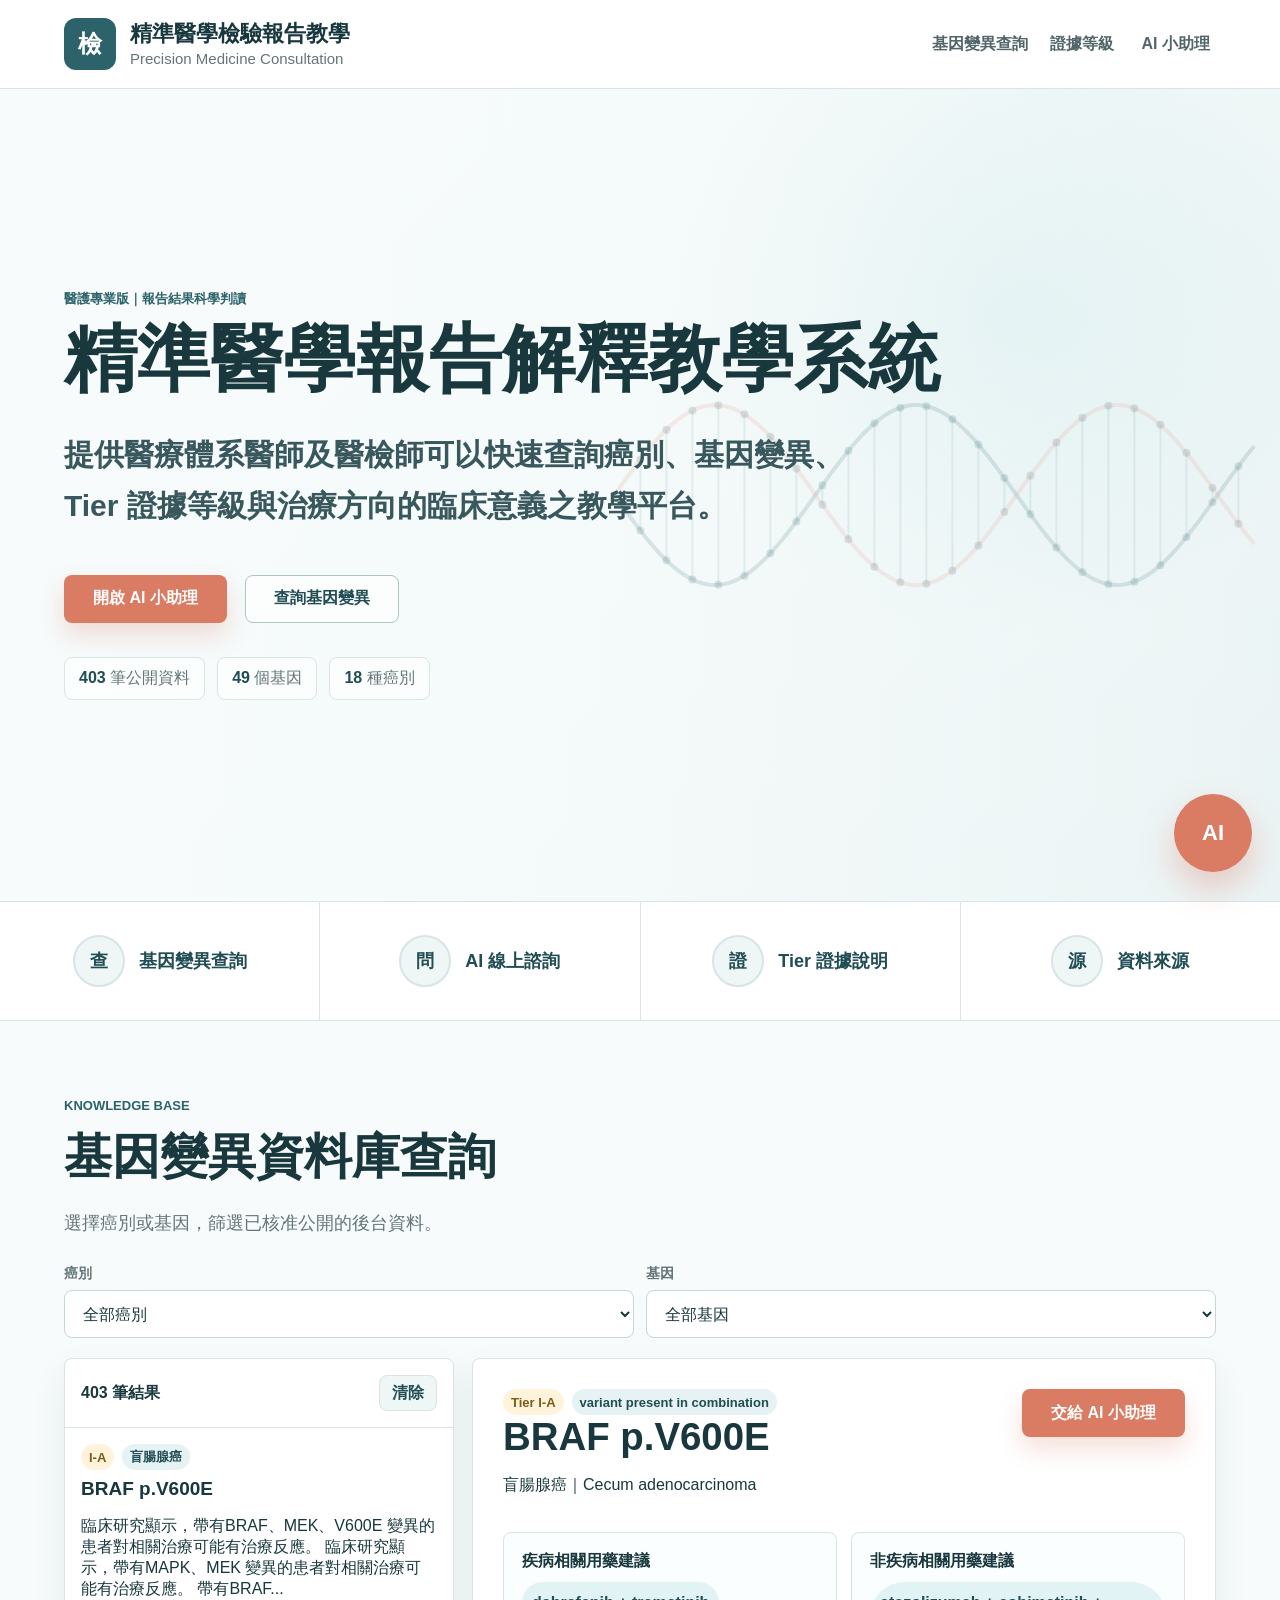
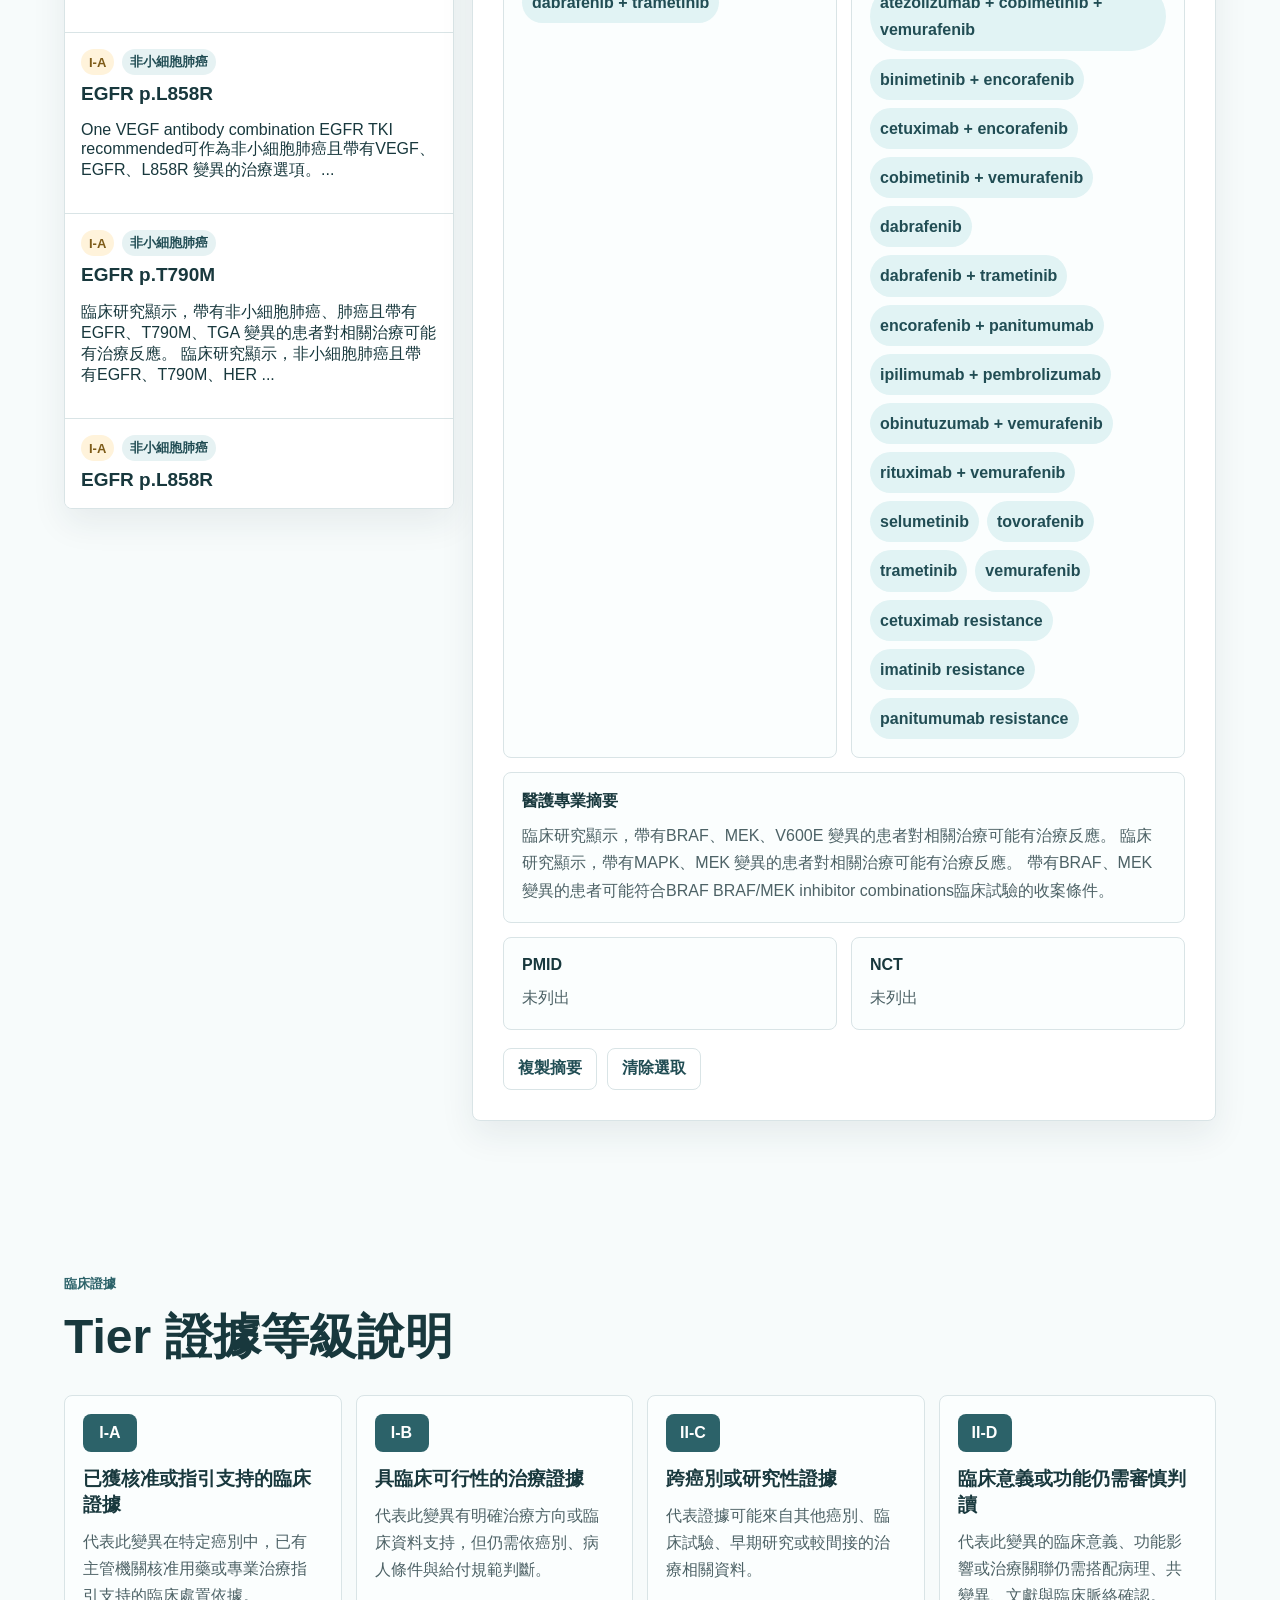
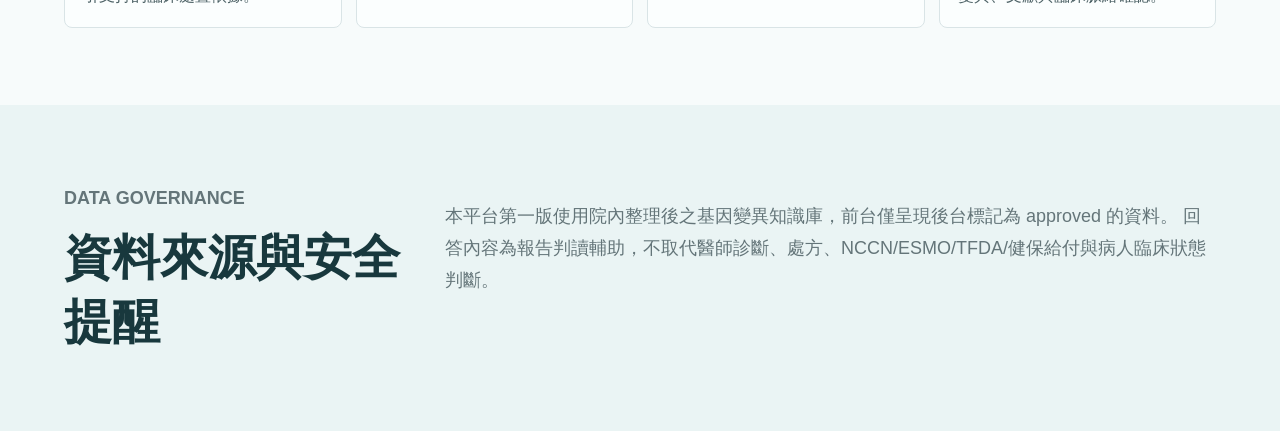
==== web/index.html @ 07d3976e "Add files via upload" ====
<!doctype html>
<html lang="zh-Hant">
  <head>
    <meta charset="utf-8" />
    <meta name="viewport" content="width=device-width, initial-scale=1" />
    <title>精準醫學報告解釋教學系統</title>
    <meta
      name="description"
      content="提供醫療體系醫師及醫檢師快速查詢癌別、基因變異、Tier 證據等級與治療方向臨床意義的教學平台。"
    />
    <link rel="stylesheet" href="./styles.css?v=20260623-2" />
  </head>
  <body>
    <header class="site-header">
      <a class="brand" href="#home" aria-label="回首頁">
        <span class="brand-mark">檢</span>
        <span>
          <strong>精準醫學檢驗報告教學</strong>
          <small>Precision Medicine Consultation</small>
        </span>
      </a>
      <nav class="top-nav" aria-label="主要導覽">
        <a href="#search">基因變異查詢</a>
        <a href="#evidence">證據等級</a>
        <button class="link-button" id="openAssistantTop" type="button">AI 小助理</button>
      </nav>
    </header>

    <main>
      <section class="hero" id="home">
        <canvas id="geneCanvas" aria-hidden="true"></canvas>
        <div class="hero-copy">
          <p class="eyebrow">醫護專業版｜報告結果科學判讀</p>
          <h1>精準醫學報告解釋教學系統</h1>
          <p class="hero-lede">
            提供醫療體系醫師及醫檢師可以快速查詢癌別、基因變異、Tier 證據等級與治療方向的臨床意義之教學平台。
          </p>
          <div class="hero-actions">
            <button class="primary-action" id="openAssistantHero" type="button">開啟 AI 小助理</button>
            <a class="secondary-action" href="#search">查詢基因變異</a>
          </div>
          <div class="hero-metrics" aria-label="資料庫摘要">
            <span><strong id="metricRows">--</strong> 筆公開資料</span>
            <span><strong id="metricGenes">--</strong> 個基因</span>
            <span><strong id="metricCancers">--</strong> 種癌別</span>
          </div>
        </div>
      </section>

      <section class="quick-links" aria-label="功能入口">
        <a href="#search"><span>查</span>基因變異查詢</a>
        <button type="button" id="openAssistantQuick"><span>問</span>AI 線上諮詢</button>
        <a href="#evidence"><span>證</span>Tier 證據說明</a>
        <a href="#source"><span>源</span>資料來源</a>
      </section>

      <section class="search-section" id="search">
        <div class="section-heading">
          <p class="eyebrow">Knowledge Base</p>
          <h2>基因變異資料庫查詢</h2>
          <p>選擇癌別或基因，篩選已核准公開的後台資料。</p>
        </div>

        <div class="search-toolbar">
          <label>
            <span>癌別</span>
            <select id="cancerFilter">
              <option value="">全部癌別</option>
            </select>
          </label>
          <label>
            <span>基因</span>
            <select id="geneFilter">
              <option value="">全部基因</option>
            </select>
          </label>
        </div>

        <div class="result-layout">
          <aside class="result-list" aria-label="查詢結果">
            <div class="result-list-header">
              <strong id="resultCount">載入中</strong>
              <button id="resetFilters" type="button">清除</button>
            </div>
            <div id="resultCards" class="result-cards"></div>
          </aside>

          <article class="detail-panel" id="detailPanel" aria-live="polite">
            <div class="empty-state">
              <h3>選擇一筆基因變異</h3>
              <p>左側結果會顯示癌別、基因、Tier 與用藥方向。點選後可查看醫護版摘要，或交給 AI 小助理產生六卡片說明。</p>
            </div>
          </article>
        </div>
      </section>

      <section class="evidence-section" id="evidence">
        <div class="section-heading">
          <p class="eyebrow">臨床證據</p>
          <h2>Tier 證據等級說明</h2>
        </div>
        <div class="tier-grid">
          <article>
            <span>I-A</span>
            <h3>已獲核准或指引支持的臨床證據</h3>
            <p>代表此變異在特定癌別中，已有主管機關核准用藥或專業治療指引支持的臨床處置依據。</p>
          </article>
          <article>
            <span>I-B</span>
            <h3>具臨床可行性的治療證據</h3>
            <p>代表此變異有明確治療方向或臨床資料支持，但仍需依癌別、病人條件與給付規範判斷。</p>
          </article>
          <article>
            <span>II-C</span>
            <h3>跨癌別或研究性證據</h3>
            <p>代表證據可能來自其他癌別、臨床試驗、早期研究或較間接的治療相關資料。</p>
          </article>
          <article>
            <span>II-D</span>
            <h3>臨床意義或功能仍需審慎判讀</h3>
            <p>代表此變異的臨床意義、功能影響或治療關聯仍需搭配病理、共變異、文獻與臨床脈絡確認。</p>
          </article>
        </div>
      </section>

      <section class="source-section" id="source">
        <div>
          <p class="eyebrow">Data Governance</p>
          <h2>資料來源與安全提醒</h2>
        </div>
        <p>
          本平台第一版使用院內整理後之基因變異知識庫，前台僅呈現後台標記為 approved 的資料。
          回答內容為報告判讀輔助，不取代醫師診斷、處方、NCCN/ESMO/TFDA/健保給付與病人臨床狀態判斷。
        </p>
      </section>
    </main>

    <button class="floating-ai" id="openAssistantFloat" type="button" aria-label="開啟 AI 小助理">AI</button>

    <aside class="assistant-drawer" id="assistantDrawer" aria-hidden="true">
      <div class="drawer-backdrop" id="closeAssistantBackdrop"></div>
      <section class="drawer-panel" aria-label="AI 小助理">
        <div class="drawer-header">
          <div>
            <p class="eyebrow">AI Assistant</p>
            <h2>醫檢 AI 小助理</h2>
          </div>
          <button class="icon-button" id="closeAssistant" type="button" aria-label="關閉">×</button>
        </div>
        <div class="assistant-controls">
          <label>
            <span>查詢內容</span>
            <input id="assistantQuery" type="search" placeholder="輸入 EGFR L858R、KRAS wildtype、癌別或藥名" />
          </label>
          <button class="primary-action" id="assistantSearch" type="button">產生卡片式回答</button>
        </div>
        <div id="assistantResults" class="assistant-results">
          <p class="helper-text">請輸入查詢內容，或從左側資料庫結果點選「交給 AI 小助理」。</p>
        </div>
      </section>
    </aside>

    <script src="./app.js?v=20260623-2" type="module"></script>
  </body>
</html>
---- web/styles.css ----
:root {
  --ink: #18383d;
  --muted: #647579;
  --line: #d9e4e6;
  --soft: #eef6f6;
  --panel: rgba(255, 255, 255, 0.9);
  --teal: #2c6269;
  --teal-dark: #214d54;
  --cyan: #82c8cc;
  --coral: #da7b63;
  --gold: #c69b57;
  --white: #ffffff;
  --shadow: 0 18px 45px rgba(24, 56, 61, 0.14);
}

* {
  box-sizing: border-box;
}

html {
  scroll-behavior: smooth;
}

body {
  margin: 0;
  color: var(--ink);
  font-family: "Noto Sans TC", "Microsoft JhengHei", Arial, sans-serif;
  background: #f7fbfb;
}

button,
input,
select {
  font: inherit;
}

button,
a {
  -webkit-tap-highlight-color: transparent;
}

a {
  color: inherit;
  text-decoration: none;
}

.site-header {
  position: sticky;
  top: 0;
  z-index: 20;
  display: flex;
  align-items: center;
  justify-content: space-between;
  gap: 24px;
  min-height: 88px;
  padding: 18px clamp(20px, 5vw, 64px);
  border-bottom: 1px solid var(--line);
  background: rgba(255, 255, 255, 0.92);
  backdrop-filter: blur(18px);
}

.brand {
  display: flex;
  align-items: center;
  gap: 14px;
}

.brand-mark {
  display: grid;
  width: 52px;
  height: 52px;
  place-items: center;
  border-radius: 12px;
  color: var(--white);
  background: var(--teal);
  font-weight: 800;
  font-size: 24px;
}

.brand strong,
.brand small {
  display: block;
}

.brand strong {
  font-size: 22px;
  line-height: 1.2;
}

.brand small {
  margin-top: 3px;
  color: var(--muted);
  font-size: 15px;
}

.top-nav {
  display: flex;
  align-items: center;
  gap: 22px;
  color: #52666a;
  font-weight: 700;
}

.link-button,
.top-nav a {
  border: 0;
  background: transparent;
  color: inherit;
  cursor: pointer;
}

.hero {
  position: relative;
  display: grid;
  grid-template-columns: minmax(0, 1fr);
  min-height: calc(100vh - 88px);
  gap: clamp(28px, 4vw, 64px);
  align-items: center;
  overflow: hidden;
  padding: clamp(44px, 7vw, 96px) clamp(20px, 5vw, 72px);
  background:
    linear-gradient(90deg, rgba(247, 251, 251, 0.98) 0%, rgba(247, 251, 251, 0.88) 48%, rgba(247, 251, 251, 0.6) 100%),
    radial-gradient(circle at 78% 28%, rgba(130, 200, 204, 0.42), transparent 28%),
    linear-gradient(135deg, #f6fbfb 0%, #e3f0f1 52%, #d7e7e9 100%);
}

#geneCanvas {
  position: absolute;
  inset: 0;
  width: 100%;
  height: 100%;
  opacity: 0.72;
}

.hero-copy,
.hero-panel {
  position: relative;
  z-index: 1;
}

.hero-copy {
  max-width: 1080px;
}

.eyebrow {
  margin: 0 0 12px;
  color: var(--teal);
  font-size: 13px;
  font-weight: 800;
  letter-spacing: 0;
  text-transform: uppercase;
}

.hero h1 {
  max-width: none;
  margin: 0;
  white-space: nowrap;
  font-size: clamp(28px, 5.7vw, 88px);
  line-height: 1.08;
  letter-spacing: 0;
}

.hero-lede {
  max-width: 820px;
  margin: 30px 0 0;
  color: #38585e;
  font-size: clamp(20px, 2.4vw, 30px);
  font-weight: 700;
  line-height: 1.7;
}

.hero-actions {
  display: flex;
  flex-wrap: wrap;
  gap: 18px;
  margin-top: 44px;
}

.primary-action,
.secondary-action,
.result-list-header button,
.icon-button {
  min-height: 48px;
  border-radius: 8px;
  border: 1px solid transparent;
  cursor: pointer;
  font-weight: 800;
}

.primary-action {
  padding: 0 28px;
  color: var(--white);
  background: var(--coral);
  box-shadow: 0 12px 24px rgba(218, 123, 99, 0.24);
}

.secondary-action {
  display: inline-flex;
  align-items: center;
  padding: 0 28px;
  color: var(--teal-dark);
  border-color: #aec4c7;
  background: rgba(255, 255, 255, 0.72);
}

.hero-metrics {
  display: flex;
  flex-wrap: wrap;
  gap: 12px;
  margin-top: 34px;
}

.hero-metrics span {
  padding: 10px 14px;
  border: 1px solid var(--line);
  border-radius: 8px;
  background: rgba(255, 255, 255, 0.72);
  color: var(--muted);
}

.hero-metrics strong {
  color: var(--teal-dark);
}

.hero-panel {
  justify-self: end;
  width: min(420px, 100%);
  padding: 24px;
  border: 1px solid rgba(255, 255, 255, 0.7);
  border-radius: 8px;
  background: rgba(255, 255, 255, 0.78);
  box-shadow: var(--shadow);
  backdrop-filter: blur(18px);
}

.panel-topline {
  display: flex;
  align-items: center;
  gap: 9px;
  color: var(--muted);
  font-weight: 800;
}

.status-dot {
  width: 11px;
  height: 11px;
  border-radius: 99px;
  background: #3fbf8a;
}

.dna-card {
  margin-top: 24px;
  padding: 24px;
  border-radius: 8px;
  background:
    linear-gradient(145deg, rgba(44, 98, 105, 0.94), rgba(31, 72, 78, 0.96)),
    repeating-linear-gradient(90deg, transparent 0 18px, rgba(255, 255, 255, 0.08) 18px 19px);
  color: var(--white);
}

.chip {
  display: inline-flex;
  padding: 6px 10px;
  border-radius: 999px;
  color: #18383d;
  background: #cdeef0;
  font-weight: 900;
  font-size: 13px;
}

.dna-card h2 {
  margin: 18px 0 10px;
  font-size: 28px;
}

.dna-card p {
  margin: 0;
  line-height: 1.7;
}

.mini-grid {
  display: grid;
  grid-template-columns: 1fr 1fr;
  gap: 12px;
  margin-top: 18px;
  padding: 18px;
  border-radius: 8px;
  background: var(--soft);
}

.mini-grid span {
  color: var(--muted);
}

.quick-links {
  display: grid;
  grid-template-columns: repeat(4, 1fr);
  gap: 1px;
  border-top: 1px solid var(--line);
  border-bottom: 1px solid var(--line);
  background: var(--line);
}

.quick-links a,
.quick-links button {
  display: flex;
  align-items: center;
  justify-content: center;
  gap: 14px;
  min-height: 118px;
  border: 0;
  background: var(--white);
  color: var(--teal-dark);
  cursor: pointer;
  font-weight: 900;
  font-size: 18px;
}

.quick-links span {
  display: grid;
  width: 52px;
  height: 52px;
  place-items: center;
  border: 2px solid var(--line);
  border-radius: 50%;
  background: var(--soft);
}

.search-section,
.evidence-section,
.source-section {
  padding: clamp(44px, 6vw, 84px) clamp(20px, 5vw, 72px);
}

.section-heading {
  max-width: 760px;
  margin-bottom: 26px;
}

.section-heading h2,
.source-section h2 {
  margin: 0;
  font-size: clamp(30px, 4vw, 48px);
}

.section-heading p:not(.eyebrow),
.source-section p {
  color: var(--muted);
  font-size: 18px;
  line-height: 1.8;
}

.search-toolbar {
  display: grid;
  grid-template-columns: repeat(2, minmax(220px, 1fr));
  gap: 12px;
  margin-bottom: 20px;
}

.search-toolbar label,
.assistant-controls label {
  display: grid;
  gap: 7px;
}

.search-toolbar span,
.assistant-controls span {
  color: var(--muted);
  font-size: 14px;
  font-weight: 800;
}

input,
select {
  width: 100%;
  min-height: 48px;
  padding: 0 14px;
  border: 1px solid #c5d6d9;
  border-radius: 8px;
  color: var(--ink);
  background: var(--white);
}

.result-layout {
  display: grid;
  grid-template-columns: minmax(300px, 390px) minmax(0, 1fr);
  gap: 18px;
  align-items: start;
}

.result-list,
.detail-panel {
  border: 1px solid var(--line);
  border-radius: 8px;
  background: var(--white);
  box-shadow: 0 14px 34px rgba(24, 56, 61, 0.08);
}

.result-list {
  overflow: hidden;
}

.result-list-header {
  display: flex;
  align-items: center;
  justify-content: space-between;
  padding: 16px;
  border-bottom: 1px solid var(--line);
}

.result-list-header button {
  min-height: 36px;
  padding: 0 12px;
  color: var(--teal-dark);
  border-color: var(--line);
  background: var(--soft);
}

.result-cards {
  max-height: 680px;
  overflow: auto;
}

.result-card {
  display: block;
  width: 100%;
  padding: 16px;
  border: 0;
  border-bottom: 1px solid var(--line);
  background: var(--white);
  color: var(--ink);
  text-align: left;
  cursor: pointer;
}

.result-card:hover,
.result-card.is-active {
  background: #f0f8f8;
}

.result-card h3 {
  margin: 8px 0 8px;
  font-size: 19px;
}

.meta-line {
  display: flex;
  flex-wrap: wrap;
  gap: 8px;
}

.badge {
  display: inline-flex;
  align-items: center;
  min-height: 26px;
  padding: 3px 8px;
  border-radius: 999px;
  background: #e6f2f3;
  color: var(--teal-dark);
  font-size: 13px;
  font-weight: 900;
}

.badge.gold {
  background: #fff3db;
  color: #7d5b18;
}

.detail-panel {
  min-height: 560px;
  padding: clamp(18px, 3vw, 30px);
}

.empty-state {
  display: grid;
  min-height: 500px;
  place-content: center;
  text-align: center;
  color: var(--muted);
}

.detail-title {
  display: flex;
  align-items: start;
  justify-content: space-between;
  gap: 18px;
  margin-bottom: 20px;
}

.detail-title h3 {
  margin: 0 0 8px;
  font-size: clamp(28px, 3vw, 42px);
}

.detail-grid,
.assistant-card-grid,
.tier-grid {
  display: grid;
  grid-template-columns: repeat(2, minmax(0, 1fr));
  gap: 14px;
}

.info-card,
.assistant-card,
.tier-grid article {
  padding: 18px;
  border: 1px solid var(--line);
  border-radius: 8px;
  background: #fbfefe;
}

.info-card.wide {
  grid-column: 1 / -1;
}

.info-card h4,
.assistant-card h3,
.tier-grid h3 {
  margin: 0 0 10px;
}

.info-card p,
.assistant-card p,
.tier-grid p {
  margin: 0;
  color: #4d6266;
  line-height: 1.7;
}

.drug-list {
  display: flex;
  flex-wrap: wrap;
  gap: 8px;
}

.drug-list span {
  padding: 7px 10px;
  border-radius: 999px;
  color: #214d54;
  background: #e1f3f4;
  font-weight: 800;
}

.detail-actions {
  display: flex;
  flex-wrap: wrap;
  gap: 10px;
  margin-top: 18px;
}

.text-action {
  min-height: 42px;
  padding: 0 14px;
  border: 1px solid var(--line);
  border-radius: 8px;
  background: var(--white);
  color: var(--teal-dark);
  cursor: pointer;
  font-weight: 800;
}

.tier-grid {
  grid-template-columns: repeat(4, 1fr);
}

.tier-grid article span {
  display: inline-grid;
  min-width: 54px;
  min-height: 38px;
  place-items: center;
  margin-bottom: 14px;
  border-radius: 8px;
  background: var(--teal);
  color: var(--white);
  font-weight: 900;
}

.source-section {
  display: grid;
  grid-template-columns: minmax(240px, 0.45fr) minmax(0, 1fr);
  gap: 34px;
  background: #eaf4f4;
}

.floating-ai {
  position: fixed;
  right: 28px;
  bottom: 28px;
  z-index: 19;
  width: 78px;
  height: 78px;
  border: 0;
  border-radius: 50%;
  background: var(--coral);
  color: var(--white);
  box-shadow: 0 16px 32px rgba(218, 123, 99, 0.35);
  cursor: pointer;
  font-size: 22px;
  font-weight: 900;
}

.assistant-drawer {
  position: fixed;
  inset: 0;
  z-index: 40;
  display: none;
}

.assistant-drawer.is-open {
  display: block;
}

.drawer-backdrop {
  position: absolute;
  inset: 0;
  background: rgba(15, 35, 39, 0.42);
}

.drawer-panel {
  position: absolute;
  top: 0;
  right: 0;
  display: flex;
  flex-direction: column;
  width: min(720px, 100%);
  height: 100%;
  overflow: auto;
  padding: 24px;
  background: #f8fbfb;
  box-shadow: -18px 0 45px rgba(24, 56, 61, 0.18);
}

.drawer-header {
  display: flex;
  align-items: start;
  justify-content: space-between;
  gap: 18px;
  padding-bottom: 18px;
  border-bottom: 1px solid var(--line);
}

.drawer-header h2 {
  margin: 0;
  font-size: 34px;
}

.icon-button {
  width: 44px;
  min-height: 44px;
  border-color: var(--line);
  background: var(--white);
  color: var(--ink);
  font-size: 28px;
}

.assistant-controls {
  display: grid;
  grid-template-columns: minmax(0, 1fr) auto;
  gap: 12px;
  align-items: end;
  margin: 20px 0;
}

.assistant-results {
  display: grid;
  gap: 14px;
}

.helper-text {
  padding: 18px;
  border: 1px dashed #b8cccf;
  border-radius: 8px;
  color: var(--muted);
  background: var(--white);
}

.assistant-card-grid {
  grid-template-columns: 1fr;
}

.assistant-card {
  border-left: 5px solid var(--teal);
}

.assistant-card:nth-child(3) {
  border-left-color: var(--gold);
}

.assistant-card:nth-child(5) {
  border-left-color: var(--coral);
}

.assistant-card ul {
  margin: 0;
  padding-left: 20px;
  color: #4d6266;
  line-height: 1.8;
}

.no-results {
  padding: 20px;
  color: var(--muted);
}

@media (max-width: 1040px) {
  .hero {
    grid-template-columns: 1fr;
  }

  .hero-panel {
    justify-self: start;
  }

  .quick-links,
  .tier-grid {
    grid-template-columns: repeat(2, 1fr);
  }

  .search-toolbar,
  .result-layout,
  .source-section {
    grid-template-columns: 1fr;
  }
}

@media (max-width: 720px) {
  .site-header {
    align-items: start;
    flex-direction: column;
  }

  .top-nav {
    width: 100%;
    justify-content: space-between;
    gap: 10px;
    font-size: 14px;
  }

  .hero {
    min-height: auto;
  }

  .hero h1 {
    font-size: clamp(25px, 7vw, 42px);
  }

  .quick-links,
  .detail-grid,
  .tier-grid,
  .search-toolbar,
  .assistant-controls {
    grid-template-columns: 1fr;
  }

  .quick-links a,
  .quick-links button {
    min-height: 88px;
  }

  .floating-ai {
    right: 18px;
    bottom: 18px;
    width: 64px;
    height: 64px;
  }
}
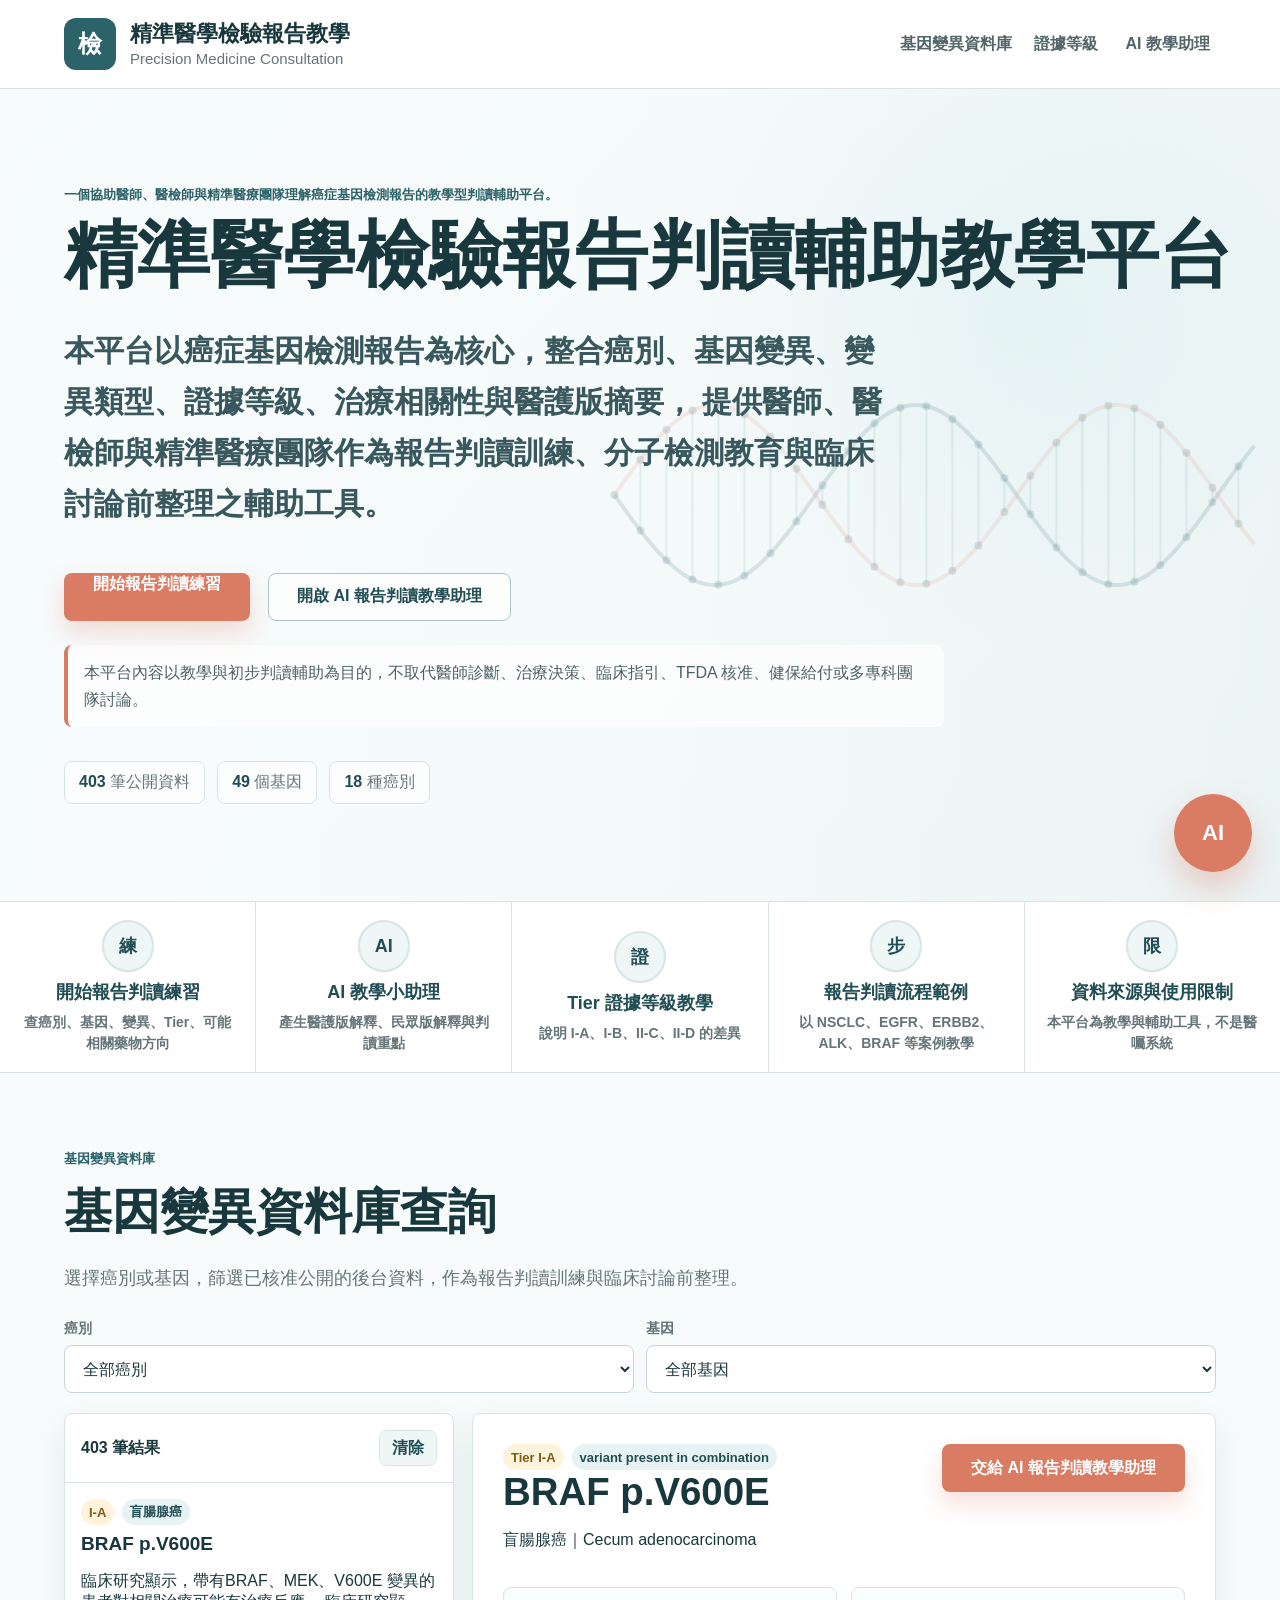
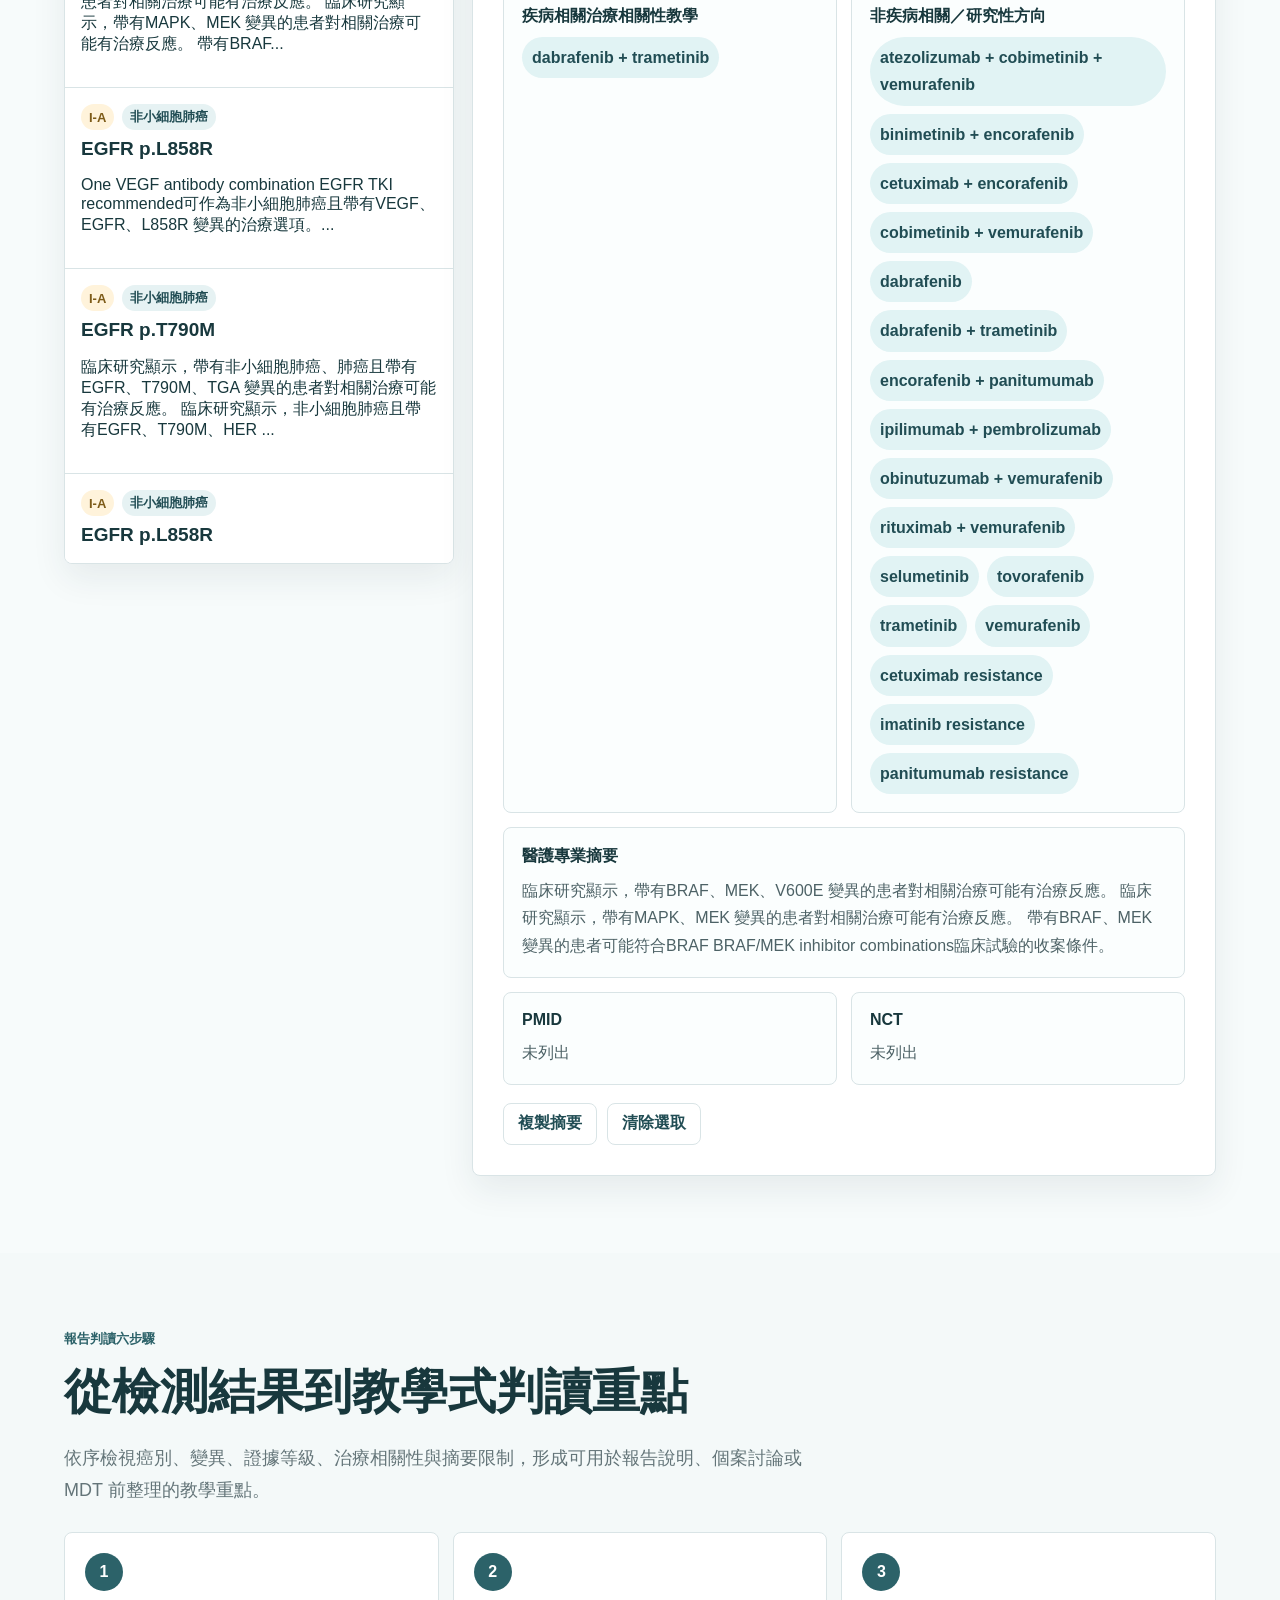
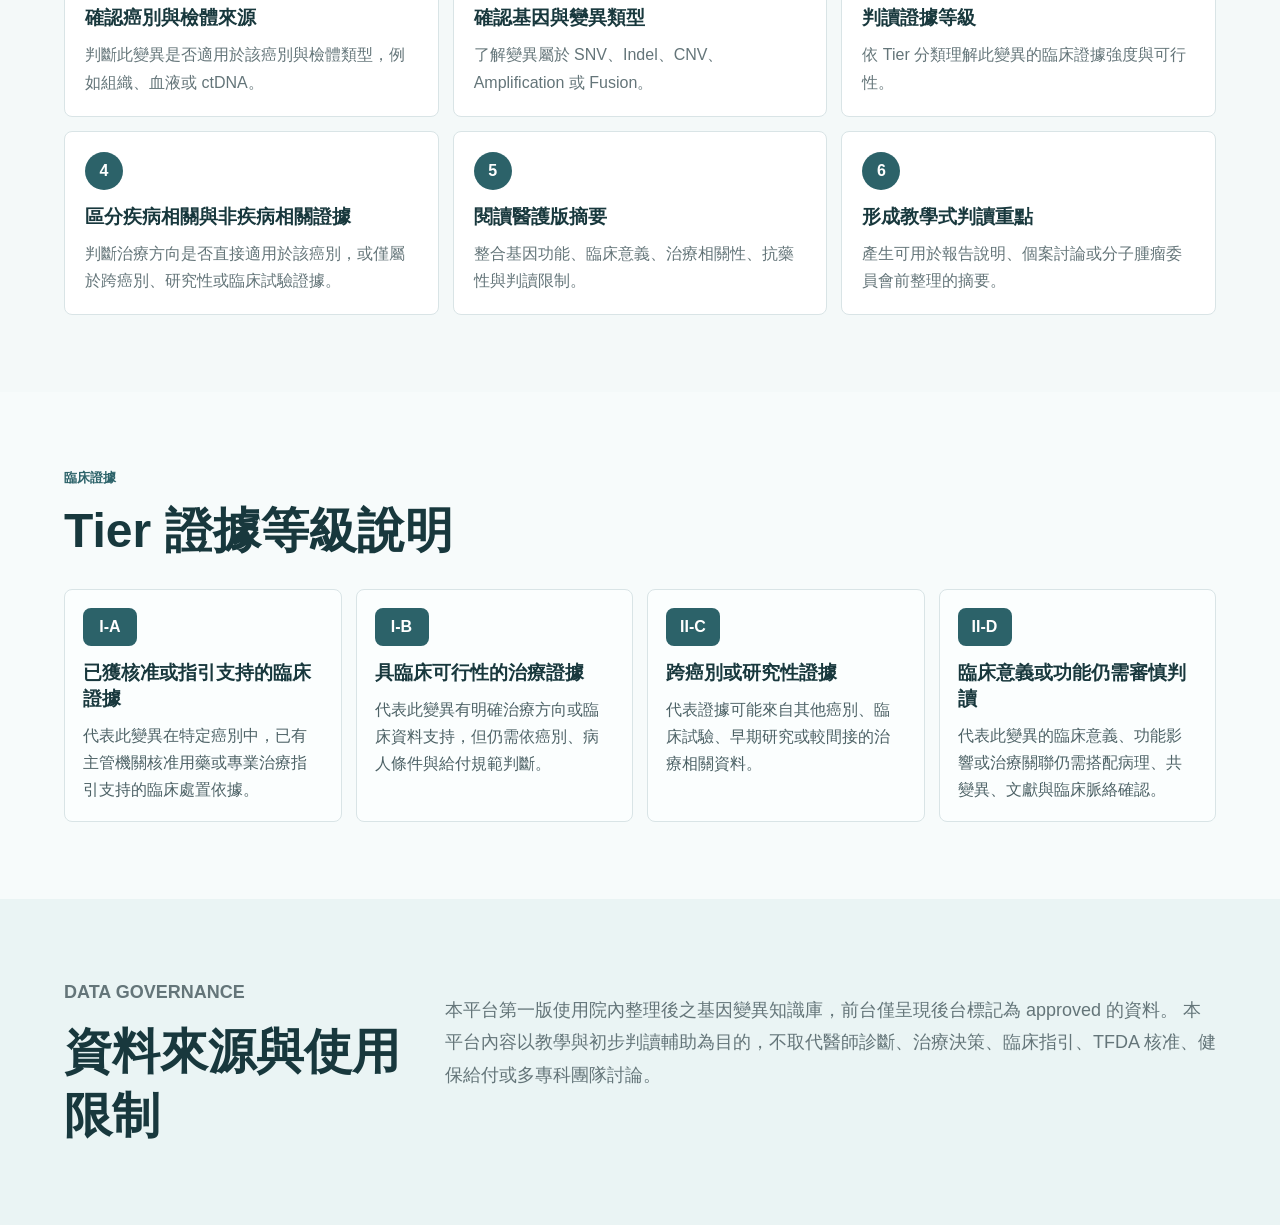
==== commit 8b133e37: "Add files via upload" ====
--- a/web/index.html
+++ b/web/index.html
@@ -3,10 +3,10 @@
   <head>
     <meta charset="utf-8" />
     <meta name="viewport" content="width=device-width, initial-scale=1" />
-    <title>精準醫學報告解釋教學系統</title>
+    <title>精準醫學檢驗報告判讀輔助教學平台</title>
     <meta
       name="description"
-      content="提供醫療體系醫師及醫檢師快速查詢癌別、基因變異、Tier 證據等級與治療方向臨床意義的教學平台。"
+      content="以癌症基因檢測報告為核心，提供醫師、醫檢師與精準醫療團隊作為報告判讀訓練、分子檢測教育與臨床討論前整理之輔助工具。"
     />
     <link rel="stylesheet" href="./styles.css?v=20260623-2" />
   </head>
@@ -20,9 +20,9 @@
         </span>
       </a>
       <nav class="top-nav" aria-label="主要導覽">
-        <a href="#search">基因變異查詢</a>
+        <a href="#search">基因變異資料庫</a>
         <a href="#evidence">證據等級</a>
-        <button class="link-button" id="openAssistantTop" type="button">AI 小助理</button>
+        <button class="link-button" id="openAssistantTop" type="button">AI 教學助理</button>
       </nav>
     </header>
 
@@ -30,15 +30,19 @@
       <section class="hero" id="home">
         <canvas id="geneCanvas" aria-hidden="true"></canvas>
         <div class="hero-copy">
-          <p class="eyebrow">醫護專業版｜報告結果科學判讀</p>
-          <h1>精準醫學報告解釋教學系統</h1>
+          <p class="eyebrow">一個協助醫師、醫檢師與精準醫療團隊理解癌症基因檢測報告的教學型判讀輔助平台。</p>
+          <h1>精準醫學檢驗報告判讀輔助教學平台</h1>
           <p class="hero-lede">
-            提供醫療體系醫師及醫檢師可以快速查詢癌別、基因變異、Tier 證據等級與治療方向的臨床意義之教學平台。
+            本平台以癌症基因檢測報告為核心，整合癌別、基因變異、變異類型、證據等級、治療相關性與醫護版摘要，
+            提供醫師、醫檢師與精準醫療團隊作為報告判讀訓練、分子檢測教育與臨床討論前整理之輔助工具。
           </p>
           <div class="hero-actions">
-            <button class="primary-action" id="openAssistantHero" type="button">開啟 AI 小助理</button>
-            <a class="secondary-action" href="#search">查詢基因變異</a>
+            <a class="primary-action" href="#search">開始報告判讀練習</a>
+            <button class="secondary-action" id="openAssistantHero" type="button">開啟 AI 報告判讀教學助理</button>
           </div>
+          <p class="hero-note">
+            本平台內容以教學與初步判讀輔助為目的，不取代醫師診斷、治療決策、臨床指引、TFDA 核准、健保給付或多專科團隊討論。
+          </p>
           <div class="hero-metrics" aria-label="資料庫摘要">
             <span><strong id="metricRows">--</strong> 筆公開資料</span>
             <span><strong id="metricGenes">--</strong> 個基因</span>
@@ -48,17 +52,18 @@
       </section>
 
       <section class="quick-links" aria-label="功能入口">
-        <a href="#search"><span>查</span>基因變異查詢</a>
-        <button type="button" id="openAssistantQuick"><span>問</span>AI 線上諮詢</button>
-        <a href="#evidence"><span>證</span>Tier 證據說明</a>
-        <a href="#source"><span>源</span>資料來源</a>
+        <a href="#search"><span>練</span><strong>開始報告判讀練習</strong><small>查癌別、基因、變異、Tier、可能相關藥物方向</small></a>
+        <button type="button" id="openAssistantQuick"><span>AI</span><strong>AI 教學小助理</strong><small>產生醫護版解釋、民眾版解釋與判讀重點</small></button>
+        <a href="#evidence"><span>證</span><strong>Tier 證據等級教學</strong><small>說明 I-A、I-B、II-C、II-D 的差異</small></a>
+        <a href="#workflow"><span>步</span><strong>報告判讀流程範例</strong><small>以 NSCLC、EGFR、ERBB2、ALK、BRAF 等案例教學</small></a>
+        <a href="#source"><span>限</span><strong>資料來源與使用限制</strong><small>本平台為教學與輔助工具，不是醫囑系統</small></a>
       </section>
 
       <section class="search-section" id="search">
         <div class="section-heading">
-          <p class="eyebrow">Knowledge Base</p>
+          <p class="eyebrow">基因變異資料庫</p>
           <h2>基因變異資料庫查詢</h2>
-          <p>選擇癌別或基因，篩選已核准公開的後台資料。</p>
+          <p>選擇癌別或基因，篩選已核准公開的後台資料，作為報告判讀訓練與臨床討論前整理。</p>
         </div>
 
         <div class="search-toolbar">
@@ -88,9 +93,25 @@
           <article class="detail-panel" id="detailPanel" aria-live="polite">
             <div class="empty-state">
               <h3>選擇一筆基因變異</h3>
-              <p>左側結果會顯示癌別、基因、Tier 與用藥方向。點選後可查看醫護版摘要，或交給 AI 小助理產生六卡片說明。</p>
+              <p>左側結果會顯示癌別、基因、Tier 與可能相關藥物方向。點選後可查看醫護版摘要，或交給 AI 報告判讀教學助理產生六卡片說明。</p>
             </div>
           </article>
+        </div>
+      </section>
+
+      <section class="steps-section" id="workflow">
+        <div class="section-heading">
+          <p class="eyebrow">報告判讀六步驟</p>
+          <h2>從檢測結果到教學式判讀重點</h2>
+          <p>依序檢視癌別、變異、證據等級、治療相關性與摘要限制，形成可用於報告說明、個案討論或 MDT 前整理的教學重點。</p>
+        </div>
+        <div class="steps-grid">
+          <article><span>1</span><h3>確認癌別與檢體來源</h3><p>判斷此變異是否適用於該癌別與檢體類型，例如組織、血液或 ctDNA。</p></article>
+          <article><span>2</span><h3>確認基因與變異類型</h3><p>了解變異屬於 SNV、Indel、CNV、Amplification 或 Fusion。</p></article>
+          <article><span>3</span><h3>判讀證據等級</h3><p>依 Tier 分類理解此變異的臨床證據強度與可行性。</p></article>
+          <article><span>4</span><h3>區分疾病相關與非疾病相關證據</h3><p>判斷治療方向是否直接適用於該癌別，或僅屬於跨癌別、研究性或臨床試驗證據。</p></article>
+          <article><span>5</span><h3>閱讀醫護版摘要</h3><p>整合基因功能、臨床意義、治療相關性、抗藥性與判讀限制。</p></article>
+          <article><span>6</span><h3>形成教學式判讀重點</h3><p>產生可用於報告說明、個案討論或分子腫瘤委員會前整理的摘要。</p></article>
         </div>
       </section>
 
@@ -126,24 +147,24 @@
       <section class="source-section" id="source">
         <div>
           <p class="eyebrow">Data Governance</p>
-          <h2>資料來源與安全提醒</h2>
+          <h2>資料來源與使用限制</h2>
         </div>
         <p>
           本平台第一版使用院內整理後之基因變異知識庫，前台僅呈現後台標記為 approved 的資料。
-          回答內容為報告判讀輔助，不取代醫師診斷、處方、NCCN/ESMO/TFDA/健保給付與病人臨床狀態判斷。
+          本平台內容以教學與初步判讀輔助為目的，不取代醫師診斷、治療決策、臨床指引、TFDA 核准、健保給付或多專科團隊討論。
         </p>
       </section>
     </main>
 
-    <button class="floating-ai" id="openAssistantFloat" type="button" aria-label="開啟 AI 小助理">AI</button>
+    <button class="floating-ai" id="openAssistantFloat" type="button" aria-label="開啟 AI 報告判讀教學助理">AI</button>
 
     <aside class="assistant-drawer" id="assistantDrawer" aria-hidden="true">
       <div class="drawer-backdrop" id="closeAssistantBackdrop"></div>
-      <section class="drawer-panel" aria-label="AI 小助理">
+      <section class="drawer-panel" aria-label="AI 報告判讀教學助理">
         <div class="drawer-header">
           <div>
             <p class="eyebrow">AI Assistant</p>
-            <h2>醫檢 AI 小助理</h2>
+            <h2>AI 報告判讀教學助理</h2>
           </div>
           <button class="icon-button" id="closeAssistant" type="button" aria-label="關閉">×</button>
         </div>
@@ -152,10 +173,10 @@
             <span>查詢內容</span>
             <input id="assistantQuery" type="search" placeholder="輸入 EGFR L858R、KRAS wildtype、癌別或藥名" />
           </label>
-          <button class="primary-action" id="assistantSearch" type="button">產生卡片式回答</button>
+          <button class="primary-action" id="assistantSearch" type="button">產生 AI 輔助教學摘要</button>
         </div>
         <div id="assistantResults" class="assistant-results">
-          <p class="helper-text">請輸入查詢內容，或從左側資料庫結果點選「交給 AI 小助理」。</p>
+          <p class="helper-text">請輸入查詢內容，或從左側資料庫結果點選「交給 AI 報告判讀教學助理」。</p>
         </div>
       </section>
     </aside>
--- a/web/styles.css
+++ b/web/styles.css
@@ -169,6 +169,18 @@
   line-height: 1.7;
 }
 
+.hero-note {
+  max-width: 880px;
+  margin: 24px 0 0;
+  padding: 14px 16px;
+  border-left: 4px solid var(--coral);
+  border-radius: 8px;
+  background: rgba(255, 255, 255, 0.72);
+  color: #4d6266;
+  font-size: 16px;
+  line-height: 1.7;
+}
+
 .hero-actions {
   display: flex;
   flex-wrap: wrap;
@@ -294,7 +306,7 @@
 
 .quick-links {
   display: grid;
-  grid-template-columns: repeat(4, 1fr);
+  grid-template-columns: repeat(5, 1fr);
   gap: 1px;
   border-top: 1px solid var(--line);
   border-bottom: 1px solid var(--line);
@@ -304,16 +316,19 @@
 .quick-links a,
 .quick-links button {
   display: flex;
+  flex-direction: column;
   align-items: center;
   justify-content: center;
-  gap: 14px;
-  min-height: 118px;
+  gap: 8px;
+  min-height: 162px;
+  padding: 18px 12px;
   border: 0;
   background: var(--white);
   color: var(--teal-dark);
   cursor: pointer;
   font-weight: 900;
   font-size: 18px;
+  text-align: center;
 }
 
 .quick-links span {
@@ -326,8 +341,22 @@
   background: var(--soft);
 }
 
+.quick-links strong {
+  display: block;
+}
+
+.quick-links small {
+  display: block;
+  max-width: 220px;
+  color: var(--muted);
+  font-size: 14px;
+  font-weight: 700;
+  line-height: 1.5;
+}
+
 .search-section,
 .evidence-section,
+.steps-section,
 .source-section {
   padding: clamp(44px, 6vw, 84px) clamp(20px, 5vw, 72px);
 }
@@ -561,6 +590,45 @@
 
 .tier-grid {
   grid-template-columns: repeat(4, 1fr);
+}
+
+.steps-section {
+  background: #f4f9f9;
+}
+
+.steps-grid {
+  display: grid;
+  grid-template-columns: repeat(3, minmax(0, 1fr));
+  gap: 14px;
+}
+
+.steps-grid article {
+  padding: 20px;
+  border: 1px solid var(--line);
+  border-radius: 8px;
+  background: var(--white);
+}
+
+.steps-grid span {
+  display: inline-grid;
+  width: 38px;
+  height: 38px;
+  place-items: center;
+  margin-bottom: 14px;
+  border-radius: 50%;
+  background: var(--teal);
+  color: var(--white);
+  font-weight: 900;
+}
+
+.steps-grid h3 {
+  margin: 0 0 10px;
+}
+
+.steps-grid p {
+  margin: 0;
+  color: var(--muted);
+  line-height: 1.7;
 }
 
 .tier-grid article span {
@@ -712,6 +780,7 @@
   }
 
   .quick-links,
+  .steps-grid,
   .tier-grid {
     grid-template-columns: repeat(2, 1fr);
   }
@@ -747,6 +816,7 @@
   .quick-links,
   .detail-grid,
   .tier-grid,
+  .steps-grid,
   .search-toolbar,
   .assistant-controls {
     grid-template-columns: 1fr;
